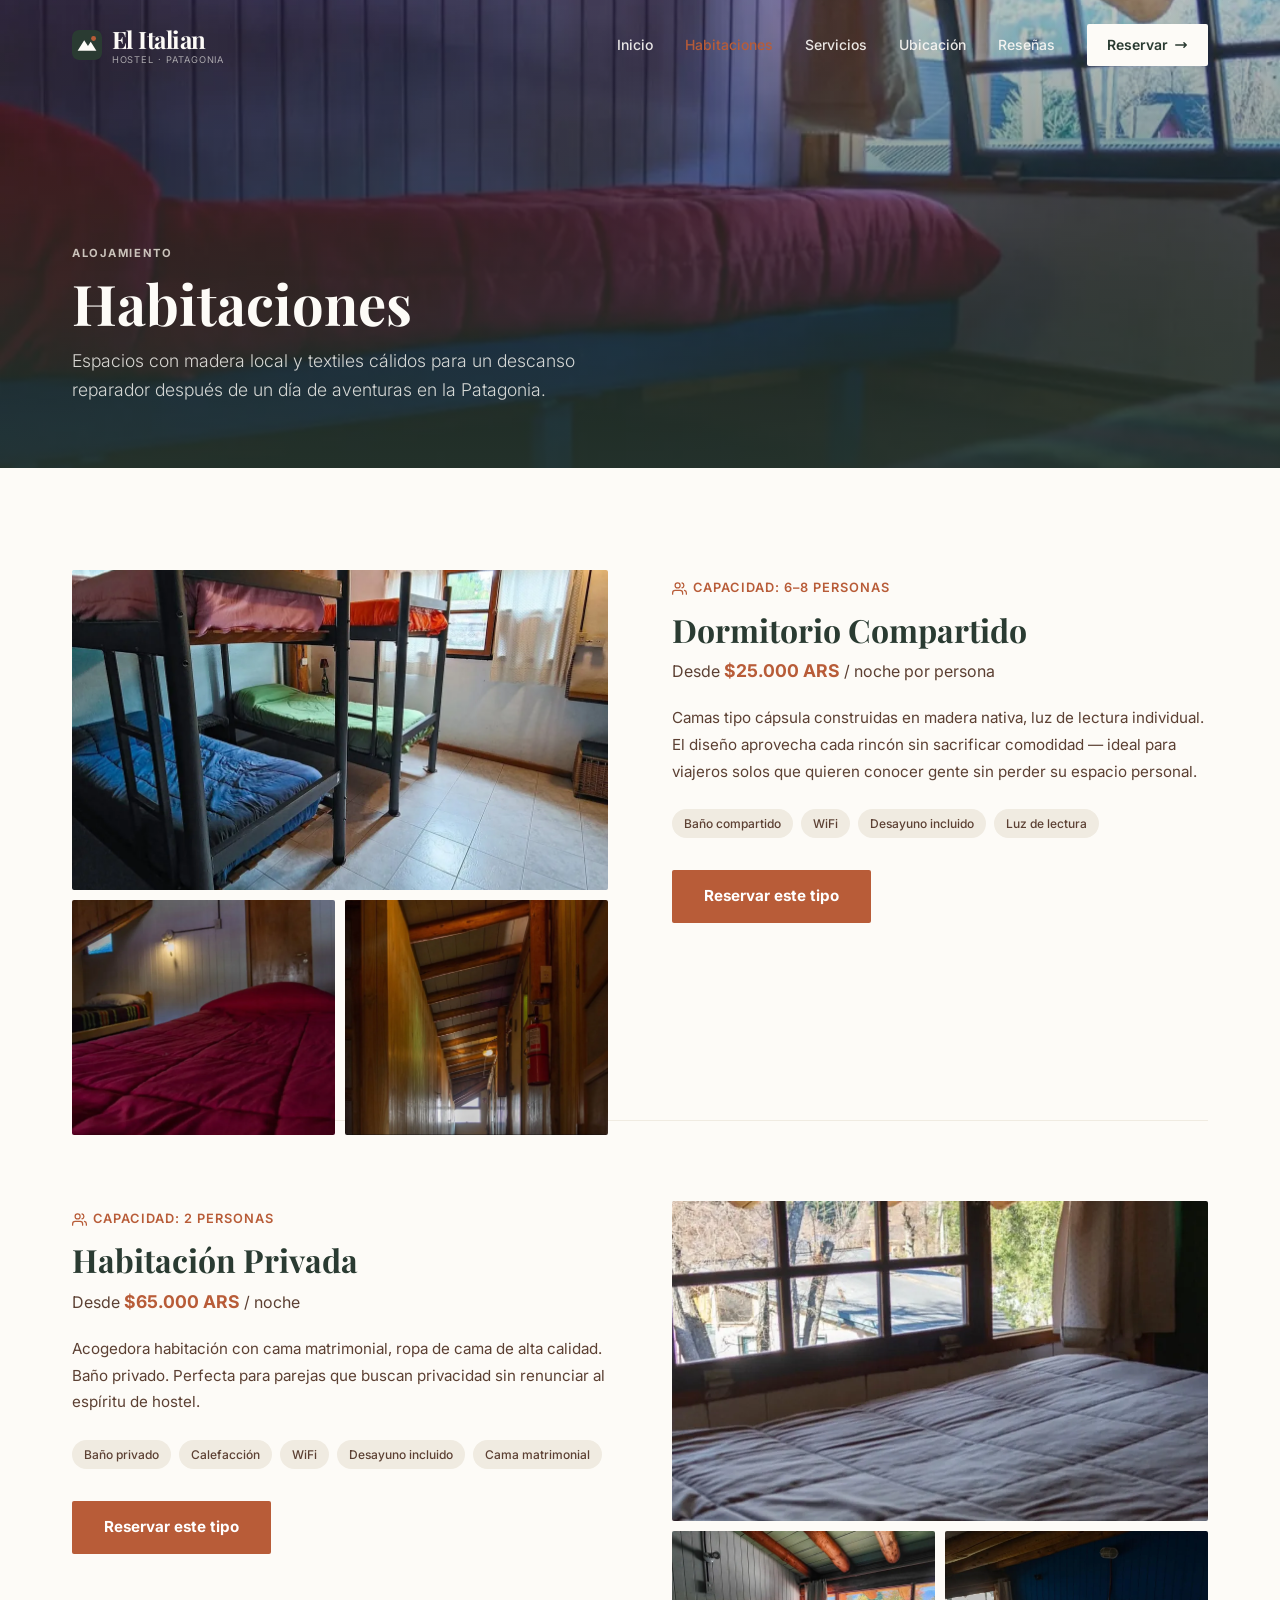
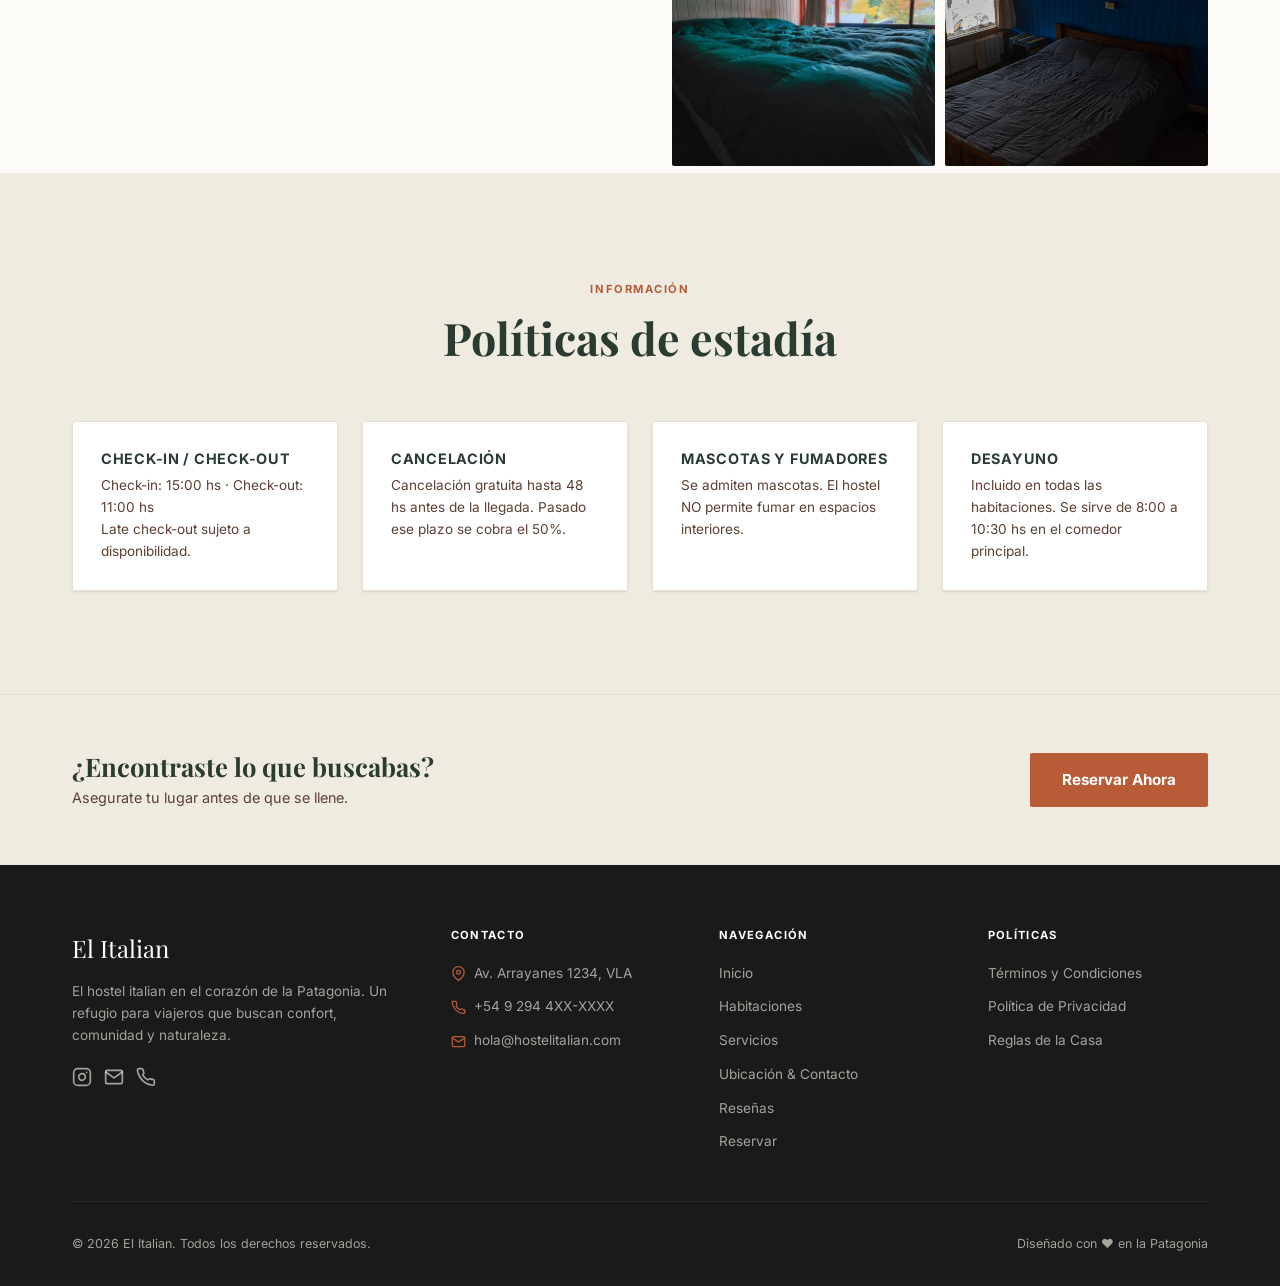
==== page/habitaciones.html @ 11e32ac2 "cambios generales" ====
<!doctype html>
<html lang="es">
  <head>
    <meta charset="UTF-8" />
    <meta name="viewport" content="width=device-width, initial-scale=1.0" />
    <title>Habitaciones — El Italian Hostel</title>
    <meta
      name="description"
      content="Dormitorios compartidos y habitaciones privadas con desayuno incluido en Villa La Angostura."
    />
    <meta property="og:title" content="Habitaciones — El Italian Hostel" />
    <meta property="og:description" content="Dormitorios compartidos y habitaciones privadas con desayuno incluido en Villa La Angostura." />
    <meta property="og:image" content="https://hostelitalian.com/img/habcompartida.jpg" />
    <meta property="og:type" content="website" />
    <meta property="og:url" content="https://hostelitalian.com/page/habitaciones.html" />
    <link rel="canonical" href="https://hostelitalian.com/page/habitaciones.html" />
    <link rel="icon" type="image/svg+xml" href="../favicon.svg" />
    <link rel="preconnect" href="https://fonts.googleapis.com" />
    <link rel="preconnect" href="https://fonts.gstatic.com" crossorigin />
    <link
      href="https://fonts.googleapis.com/css2?family=Inter:wght@300;400;500;600;700&family=Playfair+Display:ital,wght@0,700;1,400;1,700&display=swap"
      rel="stylesheet"
    />
    <link rel="stylesheet" href="../css/main.css" />
  </head>
  <body>
    <div id="header-placeholder"></div>

    <main id="main-content">
      <!-- PAGE HEADER -->
      <section class="page-hero">
        <div class="page-hero__bg page-hero__bg--habitaciones"></div>
        <div class="page-hero__content">
          <span class="page-hero__label">Alojamiento</span>
          <h1 class="page-hero__title">Habitaciones</h1>
          <p class="page-hero__desc">
            Espacios con madera local y textiles cálidos para un descanso
            reparador después de un día de aventuras en la Patagonia.
          </p>
        </div>
      </section>

      <!-- HABITACIONES -->
      <section class="rooms rooms--page">
        <div class="container">
          <!-- Dormitorio compartido -->
          <div class="room-detail fade-up">
            <div class="room-detail__gallery">
              <div class="room-detail__main-img">
                <picture>
                  <source srcset="../img/webp/habcompartida.webp" type="image/webp" />
                  <img
                    src="../img/habcompartida.jpg"
                    alt="Dormitorio compartido"
                    loading="lazy"
                    width="1080"
                    height="956"
                  />
                </picture>
              </div>
              <div class="room-detail__thumbs">
                <picture>
                  <source srcset="../img/webp/habdoble.webp" type="image/webp" />
                  <img
                    src="../img/habdoble.jpg"
                    alt="Camas del dormitorio"
                    loading="lazy"
                    width="1028"
                    height="666"
                  />
                </picture>
                <picture>
                  <source srcset="../img/webp/pasillohab.webp" type="image/webp" />
                  <img
                    src="../img/pasillohab.jpg"
                    alt="Pasillo y acceso a habitaciones"
                    loading="lazy"
                    width="1080"
                    height="966"
                  />
                </picture>
              </div>
            </div>
            <div class="room-detail__info">
              <p class="rooms__capacity">
                <svg
                  xmlns="http://www.w3.org/2000/svg"
                  viewBox="0 0 24 24"
                  fill="none"
                  stroke="currentColor"
                  stroke-width="2"
                  stroke-linecap="round"
                  stroke-linejoin="round"
                >
                  <path d="M17 21v-2a4 4 0 0 0-4-4H5a4 4 0 0 0-4 4v2" />
                  <circle cx="9" cy="7" r="4" />
                  <path d="M23 21v-2a4 4 0 0 0-3-3.87" />
                  <path d="M16 3.13a4 4 0 0 1 0 7.75" />
                </svg>
                Capacidad: 6–8 personas
              </p>
              <h2 class="room-detail__name">Dormitorio Compartido</h2>
              <p class="room-detail__price">
                Desde <strong data-price="dorm">$25.000 ARS</strong> / noche por persona
              </p>
              <p class="room-detail__desc">
                Camas tipo cápsula construidas en madera nativa, luz de lectura
                individual. El diseño aprovecha cada rincón sin sacrificar
                comodidad — ideal para viajeros solos que quieren conocer gente
                sin perder su espacio personal.
              </p>
              <ul class="room-detail__amenities">
                <li class="rooms__tag">Baño compartido</li>
                <li class="rooms__tag">WiFi</li>
                <li class="rooms__tag">Desayuno incluido</li>
                <li class="rooms__tag">Luz de lectura</li>
              </ul>
              <a href="reservar.html" class="room-detail__cta"
                >Reservar este tipo</a
              >
            </div>
          </div>

          <hr class="room-divider" />

          <!-- Habitación privada -->
          <div class="room-detail room-detail--reverse fade-up">
            <div class="room-detail__gallery">
              <div class="room-detail__main-img">
                <picture>
                  <source srcset="../img/webp/habprivada1.webp" type="image/webp" />
                  <img
                    src="../img/habprivada1.jpg"
                    alt="Habitación privada"
                    loading="lazy"
                    width="1017"
                    height="504"
                  />
                </picture>
              </div>
              <div class="room-detail__thumbs">
                <picture>
                  <source srcset="../img/webp/habprivada2.webp" type="image/webp" />
                  <img
                    src="../img/habprivada2.jpg"
                    alt="Detalle de la habitación privada"
                    loading="lazy"
                    width="1080"
                    height="968"
                  />
                </picture>
                <picture>
                  <source srcset="../img/webp/habprivada3.webp" type="image/webp" />
                  <img
                    src="../img/habprivada3.jpg"
                    alt="Vista de la habitación privada"
                    loading="lazy"
                    width="1080"
                    height="937"
                  />
                </picture>
              </div>
            </div>
            <div class="room-detail__info">
              <p class="rooms__capacity">
                <svg
                  xmlns="http://www.w3.org/2000/svg"
                  viewBox="0 0 24 24"
                  fill="none"
                  stroke="currentColor"
                  stroke-width="2"
                  stroke-linecap="round"
                  stroke-linejoin="round"
                >
                  <path d="M17 21v-2a4 4 0 0 0-4-4H5a4 4 0 0 0-4 4v2" />
                  <circle cx="9" cy="7" r="4" />
                  <path d="M23 21v-2a4 4 0 0 0-3-3.87" />
                  <path d="M16 3.13a4 4 0 0 1 0 7.75" />
                </svg>
                Capacidad: 2 personas
              </p>
              <h2 class="room-detail__name">Habitación Privada</h2>
              <p class="room-detail__price">
                Desde <strong data-price="private">$65.000 ARS</strong> / noche
              </p>
              <p class="room-detail__desc">
                Acogedora habitación con cama matrimonial, ropa de cama de alta
                calidad. Baño privado. Perfecta para parejas que buscan
                privacidad sin renunciar al espíritu de hostel.
              </p>
              <ul class="room-detail__amenities">
                <li class="rooms__tag">Baño privado</li>
                <li class="rooms__tag">Calefacción</li>
                <li class="rooms__tag">WiFi</li>
                <li class="rooms__tag">Desayuno incluido</li>
                <li class="rooms__tag">Cama matrimonial</li>
              </ul>
              <a href="reservar.html" class="room-detail__cta"
                >Reservar este tipo</a
              >
            </div>
          </div>
        </div>
      </section>

      <!-- POLÍTICAS -->
      <section class="policies">
        <div class="container">
          <div class="section-header fade-up">
            <span class="section-header__label">Información</span>
            <h2 class="section-header__title">Políticas de estadía</h2>
          </div>
          <div class="policies__grid fade-up">
            <div class="policies__item">
              <h4>Check-in / Check-out</h4>
              <p>
                Check-in: 15:00 hs · Check-out: 11:00 hs<br />Late check-out
                sujeto a disponibilidad.
              </p>
            </div>
            <div class="policies__item">
              <h4>Cancelación</h4>
              <p>
                Cancelación gratuita hasta 48 hs antes de la llegada. Pasado ese
                plazo se cobra el 50%.
              </p>
            </div>
            <div class="policies__item">
              <h4>Mascotas y fumadores</h4>
              <p>
                Se admiten mascotas. El hostel NO permite fumar en espacios
                interiores.
              </p>
            </div>
            <div class="policies__item">
              <h4>Desayuno</h4>
              <p>
                Incluido en todas las habitaciones. Se sirve de 8:00 a 10:30 hs
                en el comedor principal.
              </p>
            </div>
          </div>
        </div>
      </section>

      <!-- CTA -->
      <section class="cta-strip">
        <div class="container">
          <div class="cta-strip__inner fade-up">
            <div>
              <h3 class="cta-strip__title">¿Encontraste lo que buscabas?</h3>
              <p class="cta-strip__desc">
                Asegurate tu lugar antes de que se llene.
              </p>
            </div>
            <a href="reservar.html" class="cta-strip__btn">Reservar Ahora</a>
          </div>
        </div>
      </section>
    </main>

    <div id="footer-placeholder"></div>
    <script type="module" src="../js/main.js"></script>
  </body>
</html>
---- css/main.css ----
*, *::before, *::after {
  box-sizing: border-box;
  margin: 0;
  padding: 0;
}

html {
  scroll-behavior: smooth;
  font-size: 16px;
}

body {
  font-family: "Inter", system-ui, sans-serif;
  background-color: #FDFBF7;
  color: #1A1A1A;
  line-height: 1.6;
  -webkit-font-smoothing: antialiased;
}

img {
  display: block;
  max-width: 100%;
  height: auto;
}

a {
  text-decoration: none;
  color: inherit;
}

button {
  font-family: inherit;
  cursor: pointer;
  border: none;
  background: none;
}

ul, ol {
  list-style: none;
}

.container {
  max-width: 1200px;
  margin-inline: auto;
  padding-inline: clamp(1rem, 4vw, 2rem);
}

h1, h2, h3, h4 {
  font-family: "Playfair Display", Georgia, serif;
  line-height: 1.2;
  font-weight: 700;
}

@media (prefers-reduced-motion: reduce) {
  *, *::before, *::after {
    animation-duration: 0.01ms !important;
    transition-duration: 0.01ms !important;
  }
  html {
    scroll-behavior: auto;
  }
}
.navbar {
  position: fixed;
  top: 0;
  left: 0;
  right: 0;
  z-index: 100;
  padding: 1.5rem clamp(1rem, 4vw, 2rem);
  transition: background 0.25s ease, padding 0.25s ease, box-shadow 0.25s ease;
}
.navbar .container {
  display: flex;
  align-items: center;
  justify-content: space-between;
}
.navbar.scrolled {
  background: rgba(253, 251, 247, 0.97);
  -webkit-backdrop-filter: blur(8px);
  backdrop-filter: blur(8px);
  padding: 0.85rem clamp(1rem, 4vw, 2rem);
  box-shadow: 0 1px 3px rgba(0, 0, 0, 0.06), 0 1px 2px rgba(0, 0, 0, 0.04);
}
.navbar.scrolled .navbar__logo {
  color: #2A3B32;
}
.navbar.scrolled .navbar__logo-sub {
  color: rgba(26, 26, 26, 0.45);
}
.navbar.scrolled .navbar__link {
  color: #1A1A1A;
}
.navbar.scrolled .navbar__link:hover {
  color: #B85C38;
}
.navbar.scrolled .navbar__cta {
  background: #B85C38;
  color: #FFFFFF;
}
.navbar.scrolled .navbar__cta:hover {
  background: #9A4D2F;
}
.navbar.scrolled .navbar__toggle {
  color: #1A1A1A;
}
.navbar__logo {
  display: flex;
  align-items: center;
  gap: 0.6rem;
  font-family: "Playfair Display", Georgia, serif;
  font-size: 1.5rem;
  font-weight: 700;
  letter-spacing: -0.02em;
  color: #FDFBF7;
  transition: color 0.25s ease;
}
.navbar__logo-mark {
  width: 30px;
  height: 30px;
  flex-shrink: 0;
  border-radius: 7px;
}
.navbar__logo-text {
  display: flex;
  flex-direction: column;
  line-height: 1.2;
}
.navbar__logo-sub {
  font-family: "Inter", system-ui, sans-serif;
  font-size: 0.58rem;
  font-weight: 400;
  letter-spacing: 0.1em;
  text-transform: uppercase;
  color: rgba(253, 251, 247, 0.6);
  transition: color 0.25s ease;
}
.navbar__links {
  display: flex;
  align-items: center;
  gap: 2rem;
}
@media (max-width: 768px) {
  .navbar__links {
    display: none;
  }
}
.navbar__link {
  font-size: 0.875rem;
  font-weight: 500;
  color: rgba(253, 251, 247, 0.9);
  transition: color 0.25s ease;
}
.navbar__link:hover, .navbar__link.active {
  color: #B85C38;
}
.navbar__cta {
  display: inline-flex;
  align-items: center;
  gap: 0.4rem;
  font-size: 0.875rem;
  font-weight: 600;
  color: #2A3B32;
  background: #FDFBF7;
  padding: 0.6rem 1.25rem;
  border-radius: 2px;
  transition: background 0.25s ease, color 0.25s ease;
}
.navbar__cta:hover {
  background: #FFFFFF;
}
.navbar__toggle {
  display: none;
  color: #FDFBF7;
  padding: 0.25rem;
  transition: color 0.25s ease;
}
@media (max-width: 768px) {
  .navbar__toggle {
    display: flex;
    align-items: center;
    justify-content: center;
  }
}

.mobile-menu {
  position: fixed;
  top: 0;
  left: 0;
  right: 0;
  bottom: 0;
  background: #FDFBF7;
  z-index: 99;
  display: flex;
  flex-direction: column;
  align-items: center;
  justify-content: center;
  gap: 2rem;
  opacity: 0;
  visibility: hidden;
  transform: translateY(-12px);
  pointer-events: none;
  transition: opacity 0.25s ease, transform 0.25s ease, visibility 0.25s ease;
}
.mobile-menu.open {
  opacity: 1;
  visibility: visible;
  transform: translateY(0);
  pointer-events: all;
}
.mobile-menu__brand {
  display: flex;
  align-items: center;
  gap: 0.75rem;
  font-family: "Playfair Display", Georgia, serif;
  font-size: 1.5rem;
  font-weight: 700;
  color: #2A3B32;
  margin-bottom: 0.75rem;
}
.mobile-menu__brand svg {
  width: 36px;
  height: 36px;
  border-radius: 8px;
}
.mobile-menu__link {
  font-family: "Playfair Display", Georgia, serif;
  font-size: 2rem;
  font-weight: 700;
  color: #2A3B32;
  transition: color 0.25s ease;
}
.mobile-menu__link:hover {
  color: #B85C38;
}
.mobile-menu__cta {
  margin-top: 1rem;
  background: #B85C38;
  color: #FFFFFF;
  font-size: 1rem;
  font-weight: 600;
  padding: 0.9rem 2.5rem;
  border-radius: 2px;
  transition: background 0.25s ease;
}
.mobile-menu__cta:hover {
  background: #9A4D2F;
}
.mobile-menu__close {
  position: absolute;
  top: 1.5rem;
  right: clamp(1rem, 4vw, 2rem);
  color: #2A3B32;
  font-size: 1.5rem;
  cursor: pointer;
}

.hero {
  position: relative;
  min-height: 100svh;
  display: flex;
  align-items: center;
  justify-content: center;
  overflow: hidden;
}
.hero__bg {
  position: absolute;
  inset: 0;
  background-image: url("../img/entradaalhostel.jpg");
  background-size: cover;
  background-position: center;
  background-repeat: no-repeat;
}
.hero__bg::after {
  content: "";
  position: absolute;
  inset: 0;
  background: linear-gradient(to bottom, rgba(42, 59, 50, 0.25) 0%, rgba(42, 59, 50, 0.75) 100%);
}
.hero__content {
  position: relative;
  z-index: 1;
  text-align: center;
  color: #FDFBF7;
  padding-top: 5rem;
  max-width: 860px;
  padding-inline: clamp(1rem, 4vw, 2rem);
}
.hero__eyebrow {
  display: inline-flex;
  align-items: center;
  gap: 0.5rem;
  font-size: 0.75rem;
  font-weight: 600;
  letter-spacing: 0.12em;
  text-transform: uppercase;
  color: rgba(253, 251, 247, 0.85);
  margin-bottom: 1.5rem;
}
.hero__eyebrow svg {
  width: 14px;
  height: 14px;
}
.hero__title {
  font-size: clamp(2.5rem, 7vw, 5rem);
  font-weight: 700;
  line-height: 1.1;
  color: #FDFBF7;
  margin-bottom: 1.25rem;
  text-wrap: balance;
}
.hero__title em {
  font-style: italic;
  color: rgba(240, 235, 225, 0.95);
}
.hero__subtitle {
  font-size: clamp(1rem, 2vw, 1.2rem);
  font-weight: 300;
  color: rgba(253, 251, 247, 0.88);
  max-width: 560px;
  margin: 0 auto 2.5rem;
}
.hero__actions {
  display: flex;
  flex-wrap: wrap;
  gap: 1rem;
  justify-content: center;
}
.hero__btn {
  display: inline-block;
  font-size: 1rem;
  font-weight: 600;
  padding: 1rem 2rem;
  border-radius: 2px;
  transition: background 0.25s ease, color 0.25s ease, border-color 0.25s ease;
}
.hero__btn--primary {
  background: #B85C38;
  color: #FFFFFF;
}
.hero__btn--primary:hover {
  background: #9A4D2F;
}
.hero__btn--ghost {
  background: rgba(255, 255, 255, 0.12);
  color: #FFFFFF;
  border: 1.5px solid rgba(255, 255, 255, 0.4);
  -webkit-backdrop-filter: blur(6px);
  backdrop-filter: blur(6px);
}
.hero__btn--ghost:hover {
  background: rgba(255, 255, 255, 0.22);
}
.hero__scroll {
  position: absolute;
  bottom: 2rem;
  left: 50%;
  transform: translateX(-50%);
  display: flex;
  flex-direction: column;
  align-items: center;
  gap: 0.4rem;
  color: rgba(253, 251, 247, 0.6);
  font-size: 0.7rem;
  letter-spacing: 0.1em;
  text-transform: uppercase;
  animation: scrollBounce 2.2s ease-in-out infinite;
}
.hero__scroll-line {
  width: 1px;
  height: 48px;
  background: linear-gradient(to bottom, rgba(253, 251, 247, 0.7), transparent);
}

@keyframes scrollBounce {
  0%, 100% {
    transform: translateX(-50%) translateY(0);
  }
  50% {
    transform: translateX(-50%) translateY(8px);
  }
}
.section-header {
  text-align: center;
  margin-bottom: 3.5rem;
}
.section-header__label {
  display: inline-block;
  font-size: 0.7rem;
  font-weight: 700;
  letter-spacing: 0.14em;
  text-transform: uppercase;
  color: #B85C38;
  margin-bottom: 0.75rem;
}
.section-header__title {
  font-size: clamp(1.8rem, 4vw, 2.8rem);
  color: #2A3B32;
  margin-bottom: 0.75rem;
}
.section-header__desc {
  font-size: 1rem;
  color: #5C4033;
  max-width: 540px;
  margin-inline: auto;
  line-height: 1.7;
}
.section-header--light .section-header__title {
  color: #FDFBF7;
}
.section-header--light .section-header__desc {
  color: rgba(240, 235, 225, 0.75);
}

.gallery {
  padding-block: clamp(4rem, 8vw, 7rem);
  background: #F0EBE1;
}
.gallery__grid {
  display: grid;
  grid-template-columns: repeat(4, 1fr);
  grid-auto-rows: 200px;
  gap: 0.75rem;
}
@media (max-width: 768px) {
  .gallery__grid {
    grid-template-columns: repeat(2, 1fr);
  }
}
@media (max-width: 480px) {
  .gallery__grid {
    grid-template-columns: 1fr;
    grid-auto-rows: 240px;
  }
}
.gallery__item {
  position: relative;
  overflow: hidden;
  border-radius: 2px;
  cursor: pointer;
}
.gallery__item--large {
  grid-column: span 2;
  grid-row: span 2;
}
@media (max-width: 768px) {
  .gallery__item--large {
    grid-column: span 2;
    grid-row: span 1;
  }
}
@media (max-width: 480px) {
  .gallery__item--large {
    grid-column: span 1;
  }
}
.gallery__item--wide {
  grid-column: span 2;
}
@media (max-width: 480px) {
  .gallery__item--wide {
    grid-column: span 1;
  }
}
.gallery__item img {
  width: 100%;
  height: 100%;
  object-fit: cover;
  transition: transform 0.6s ease;
}
.gallery__item::after {
  content: "";
  position: absolute;
  inset: 0;
  background: rgba(42, 59, 50, 0);
  transition: background 0.25s ease;
}
.gallery__item:hover img {
  transform: scale(1.06);
}
.gallery__item:hover::after {
  background: rgba(42, 59, 50, 0.15);
}

.rooms {
  padding-block: clamp(4rem, 8vw, 7rem);
  background: #FDFBF7;
}
.rooms__grid {
  display: grid;
  grid-template-columns: repeat(2, 1fr);
  gap: 2rem;
}
@media (max-width: 768px) {
  .rooms__grid {
    grid-template-columns: 1fr;
  }
}
.rooms__card {
  background: #FFFFFF;
  border: 1px solid #F0EBE1;
  border-radius: 2px;
  overflow: hidden;
  box-shadow: 0 1px 3px rgba(0, 0, 0, 0.06), 0 1px 2px rgba(0, 0, 0, 0.04);
  transition: box-shadow 0.25s ease, transform 0.25s ease;
  display: flex;
  flex-direction: column;
}
.rooms__card:hover {
  box-shadow: 0 4px 16px rgba(0, 0, 0, 0.1);
  transform: translateY(-3px);
}
.rooms__img-wrap {
  position: relative;
  height: 260px;
  overflow: hidden;
}
.rooms__img-wrap img {
  width: 100%;
  height: 100%;
  object-fit: cover;
  transition: transform 0.6s ease;
}
.rooms__img-wrap:hover img {
  transform: scale(1.04);
}
.rooms__price-badge {
  position: absolute;
  top: 1rem;
  right: 1rem;
  background: rgba(255, 255, 255, 0.92);
  -webkit-backdrop-filter: blur(4px);
  backdrop-filter: blur(4px);
  color: #2A3B32;
  font-size: 0.85rem;
  font-weight: 600;
  padding: 0.4rem 0.9rem;
  border-radius: 2px;
}
.rooms__body {
  padding: 2rem;
  display: flex;
  flex-direction: column;
  flex: 1;
}
.rooms__capacity {
  display: flex;
  align-items: center;
  gap: 0.4rem;
  font-size: 0.8rem;
  font-weight: 600;
  color: #B85C38;
  text-transform: uppercase;
  letter-spacing: 0.08em;
  margin-bottom: 0.75rem;
}
.rooms__capacity svg {
  width: 15px;
  height: 15px;
}
.rooms__name {
  font-size: 1.5rem;
  color: #2A3B32;
  margin-bottom: 0.6rem;
}
.rooms__desc {
  font-size: 0.9rem;
  color: #5C4033;
  line-height: 1.65;
  margin-bottom: 1.25rem;
}
.rooms__amenities {
  display: flex;
  flex-wrap: wrap;
  gap: 0.5rem;
  margin-bottom: 1.75rem;
  margin-top: auto;
}
.rooms__tag {
  font-size: 0.75rem;
  font-weight: 500;
  background: #F0EBE1;
  color: #5C4033;
  padding: 0.3rem 0.75rem;
  border-radius: 9999px;
}
.rooms__cta {
  display: block;
  text-align: center;
  border: 1.5px solid #2A3B32;
  color: #2A3B32;
  font-size: 0.9rem;
  font-weight: 600;
  padding: 0.85rem;
  border-radius: 2px;
  transition: background 0.25s ease, color 0.25s ease;
}
.rooms__cta:hover {
  background: #2A3B32;
  color: #FFFFFF;
}

.services {
  padding-block: clamp(4rem, 8vw, 7rem);
  background: #2A3B32;
  color: #FDFBF7;
}
.services__grid {
  display: grid;
  grid-template-columns: repeat(4, 1fr);
  gap: 1.5rem;
}
@media (max-width: 1024px) {
  .services__grid {
    grid-template-columns: repeat(2, 1fr);
  }
}
@media (max-width: 480px) {
  .services__grid {
    grid-template-columns: repeat(2, 1fr);
    gap: 1rem;
  }
}
.services__item {
  display: flex;
  flex-direction: column;
  align-items: center;
  text-align: center;
  padding: 1.75rem 1rem;
  border-radius: 2px;
  transition: background 0.25s ease;
}
.services__item:hover {
  background: rgba(255, 255, 255, 0.06);
}
.services__icon {
  width: 52px;
  height: 52px;
  border-radius: 50%;
  background: rgba(255, 255, 255, 0.07);
  display: flex;
  align-items: center;
  justify-content: center;
  color: #B85C38;
  margin-bottom: 1rem;
}
.services__icon svg {
  width: 22px;
  height: 22px;
}
.services__title {
  font-family: "Inter", system-ui, sans-serif;
  font-size: 0.95rem;
  font-weight: 600;
  color: #FDFBF7;
  margin-bottom: 0.35rem;
}
.services__desc {
  font-size: 0.8rem;
  color: rgba(240, 235, 225, 0.65);
  line-height: 1.5;
}

.reservation {
  padding-block: clamp(4rem, 8vw, 7rem);
  background: #F0EBE1;
}
.reservation__card {
  display: flex;
  background: #FFFFFF;
  border-radius: 2px;
  overflow: hidden;
  box-shadow: 0 4px 16px rgba(0, 0, 0, 0.1);
}
@media (max-width: 768px) {
  .reservation__card {
    flex-direction: column;
  }
}
.reservation__info {
  background: #2A3B32;
  color: #FDFBF7;
  padding: 3rem 2.5rem;
  width: 38%;
  display: flex;
  flex-direction: column;
  justify-content: space-between;
}
@media (max-width: 768px) {
  .reservation__info {
    width: 100%;
  }
}
.reservation__info-title {
  font-size: 1.75rem;
  color: #FDFBF7;
  margin-bottom: 0.75rem;
}
.reservation__info-desc {
  font-size: 0.9rem;
  color: rgba(240, 235, 225, 0.75);
  margin-bottom: 2.5rem;
  line-height: 1.65;
}
.reservation__info-details {
  display: flex;
  flex-direction: column;
  gap: 1.25rem;
}
.reservation__info-item {
  border-bottom: 1px solid rgba(255, 255, 255, 0.1);
  padding-bottom: 1.25rem;
}
.reservation__info-item:last-child {
  border-bottom: none;
  padding-bottom: 0;
}
.reservation__info-item span:first-child {
  display: block;
  font-size: 0.7rem;
  font-weight: 700;
  letter-spacing: 0.12em;
  text-transform: uppercase;
  color: rgba(240, 235, 225, 0.5);
  margin-bottom: 0.3rem;
}
.reservation__info-item span:last-child {
  font-size: 0.95rem;
  color: #FDFBF7;
}
.reservation__form-wrap {
  flex: 1;
  padding: 3rem 2.5rem;
}
@media (max-width: 480px) {
  .reservation__form-wrap {
    padding: 2rem 1.5rem;
  }
}
.reservation__row {
  display: grid;
  grid-template-columns: 1fr 1fr;
  gap: 1.25rem;
  margin-bottom: 1.25rem;
}
@media (max-width: 480px) {
  .reservation__row {
    grid-template-columns: 1fr;
  }
}
.reservation__field {
  display: flex;
  flex-direction: column;
  gap: 0.4rem;
  margin-bottom: 1.25rem;
}
.reservation label {
  font-size: 0.82rem;
  font-weight: 600;
  color: #5C4033;
}
.reservation input[type=date],
.reservation input[type=text],
.reservation input[type=email],
.reservation input[type=tel],
.reservation select {
  width: 100%;
  border: 1.5px solid #F0EBE1;
  border-radius: 2px;
  padding: 0.8rem 1rem;
  font-family: "Inter", system-ui, sans-serif;
  font-size: 0.9rem;
  color: #1A1A1A;
  background: #FFFFFF;
  transition: border-color 0.25s ease, box-shadow 0.25s ease;
  -webkit-appearance: none;
  appearance: none;
}
.reservation input[type=date]:focus,
.reservation input[type=text]:focus,
.reservation input[type=email]:focus,
.reservation input[type=tel]:focus,
.reservation select:focus {
  outline: none;
  border-color: #2A3B32;
  box-shadow: 0 0 0 3px rgba(42, 59, 50, 0.1);
}
.reservation input[type=date]:disabled,
.reservation input[type=text]:disabled,
.reservation input[type=email]:disabled,
.reservation input[type=tel]:disabled,
.reservation select:disabled {
  background: #f5f5f5;
  color: #999;
}
.reservation__note {
  font-size: 0.75rem;
  color: #5C4033;
  margin-top: 0.2rem;
}
.reservation__error {
  display: none;
  background: #FEF2F2;
  border: 1px solid #FCA5A5;
  color: #DC2626;
  font-size: 0.82rem;
  padding: 0.75rem 1rem;
  border-radius: 2px;
  margin-bottom: 1rem;
}
.reservation__error.visible {
  display: block;
}
.reservation__summary {
  background: #FDFBF7;
  border: 1px solid #F0EBE1;
  border-radius: 2px;
  padding: 1.5rem;
  margin-bottom: 1.5rem;
}
.reservation__summary-row {
  display: flex;
  justify-content: space-between;
  align-items: center;
  font-size: 0.9rem;
  color: #5C4033;
  padding-bottom: 0.75rem;
  margin-bottom: 0.75rem;
  border-bottom: 1px solid #F0EBE1;
}
.reservation__summary-row span:last-child {
  font-weight: 600;
  color: #1A1A1A;
}
.reservation__summary-total {
  display: flex;
  justify-content: space-between;
  align-items: baseline;
}
.reservation__total-label {
  font-family: "Playfair Display", Georgia, serif;
  font-size: 1.05rem;
  color: #2A3B32;
  font-weight: 700;
}
.reservation__total-amount {
  font-size: 1.6rem;
  font-weight: 700;
  color: #B85C38;
}
.reservation__total-amount span {
  font-size: 0.8rem;
  color: #5C4033;
  font-weight: 400;
}
.reservation__submit {
  width: 100%;
  background: #B85C38;
  color: #FFFFFF;
  font-size: 1rem;
  font-weight: 700;
  padding: 1rem;
  border-radius: 2px;
  transition: background 0.25s ease, opacity 0.25s ease;
}
.reservation__submit:hover:not(:disabled) {
  background: #9A4D2F;
}
.reservation__submit:disabled {
  opacity: 0.45;
  cursor: not-allowed;
}
.reservation__success {
  display: none;
  text-align: center;
  padding: 4rem 2rem;
}
.reservation__success.visible {
  display: block;
}
.reservation__success svg {
  width: 72px;
  height: 72px;
  color: #2A3B32;
  margin: 0 auto 1.5rem;
}
.reservation__success h3 {
  font-size: 1.75rem;
  color: #2A3B32;
  margin-bottom: 0.75rem;
}
.reservation__success p {
  color: #5C4033;
  font-size: 0.95rem;
  margin-bottom: 2rem;
  line-height: 1.65;
}
.reservation__success button {
  color: #B85C38;
  font-weight: 600;
  text-decoration: underline;
  font-size: 0.9rem;
  cursor: pointer;
}

.location {
  padding-block: clamp(4rem, 8vw, 7rem);
  background: #FDFBF7;
  border-bottom: 1px solid #F0EBE1;
}
.location__grid {
  display: grid;
  grid-template-columns: 1fr 1fr;
  gap: 4rem;
  align-items: center;
}
@media (max-width: 768px) {
  .location__grid {
    grid-template-columns: 1fr;
    gap: 2.5rem;
  }
}
.location__title {
  font-size: clamp(1.8rem, 4vw, 2.5rem);
  color: #2A3B32;
  margin-bottom: 1rem;
}
.location__desc {
  font-size: 1rem;
  color: #5C4033;
  line-height: 1.7;
  margin-bottom: 2rem;
}
.location__details {
  display: flex;
  flex-direction: column;
  gap: 1.5rem;
}
.location__detail-item {
  display: flex;
  align-items: flex-start;
  gap: 1rem;
}
.location__detail-icon {
  flex-shrink: 0;
  width: 44px;
  height: 44px;
  border-radius: 50%;
  background: #F0EBE1;
  display: flex;
  align-items: center;
  justify-content: center;
  color: #B85C38;
}
.location__detail-icon svg {
  width: 20px;
  height: 20px;
}
.location__detail-title {
  font-family: "Inter", system-ui, sans-serif;
  font-size: 0.9rem;
  font-weight: 700;
  color: #2A3B32;
  margin-bottom: 0.2rem;
}
.location__detail-text {
  font-size: 0.875rem;
  color: #5C4033;
  line-height: 1.55;
}
.location__map {
  height: 400px;
  border-radius: 2px;
  overflow: hidden;
  border: 1px solid #F0EBE1;
  box-shadow: 0 1px 3px rgba(0, 0, 0, 0.06), 0 1px 2px rgba(0, 0, 0, 0.04);
}
.location__map iframe {
  width: 100%;
  height: 100%;
  border: none;
}
.location__map-placeholder {
  width: 100%;
  height: 100%;
  background: #F0EBE1;
  display: flex;
  flex-direction: column;
  align-items: center;
  justify-content: center;
  gap: 0.75rem;
  color: #5C4033;
  font-size: 0.85rem;
}
.location__map-placeholder svg {
  width: 40px;
  height: 40px;
  color: #B85C38;
  animation: bounce 1.8s ease-in-out infinite;
}

@keyframes bounce {
  0%, 100% {
    transform: translateY(0);
  }
  50% {
    transform: translateY(-8px);
  }
}
.reviews {
  padding-block: clamp(4rem, 8vw, 7rem);
  background: #FDFBF7;
}
.reviews__grid {
  display: grid;
  grid-template-columns: repeat(3, 1fr);
  gap: 1.5rem;
}
@media (max-width: 1024px) {
  .reviews__grid {
    grid-template-columns: repeat(2, 1fr);
  }
}
@media (max-width: 480px) {
  .reviews__grid {
    grid-template-columns: 1fr;
  }
}
.reviews__card {
  background: #FFFFFF;
  border: 1px solid #F0EBE1;
  border-radius: 2px;
  padding: 2rem;
  box-shadow: 0 1px 3px rgba(0, 0, 0, 0.06), 0 1px 2px rgba(0, 0, 0, 0.04);
  display: flex;
  flex-direction: column;
}
.reviews__stars {
  display: flex;
  gap: 0.2rem;
  color: #B85C38;
  margin-bottom: 1rem;
}
.reviews__stars svg {
  width: 17px;
  height: 17px;
  fill: currentColor;
}
.reviews__text {
  font-size: 0.9rem;
  color: #5C4033;
  font-style: italic;
  line-height: 1.65;
  flex: 1;
  margin-bottom: 1.5rem;
}
.reviews__text::before {
  content: '"';
}
.reviews__text::after {
  content: '"';
}
.reviews__author-name {
  font-size: 0.9rem;
  font-weight: 700;
  color: #2A3B32;
}
.reviews__author-country {
  font-size: 0.8rem;
  color: rgba(92, 64, 51, 0.65);
}

.footer {
  background: #1A1A1A;
  color: rgba(240, 235, 225, 0.65);
  padding-top: 4rem;
  padding-bottom: 2rem;
}
.footer__grid {
  display: grid;
  grid-template-columns: 1.5fr 1fr 1fr 1fr;
  gap: 3rem;
  padding-bottom: 3rem;
  margin-bottom: 2rem;
  border-bottom: 1px solid rgba(255, 255, 255, 0.07);
}
@media (max-width: 1024px) {
  .footer__grid {
    grid-template-columns: 1fr 1fr;
    gap: 2rem;
  }
}
@media (max-width: 480px) {
  .footer__grid {
    grid-template-columns: 1fr;
  }
}
.footer__brand-name {
  font-family: "Playfair Display", Georgia, serif;
  font-size: 1.5rem;
  color: #FFFFFF;
  margin-bottom: 0.75rem;
}
.footer__brand-desc {
  font-size: 0.85rem;
  line-height: 1.65;
  margin-bottom: 1.25rem;
}
.footer__social {
  display: flex;
  gap: 0.75rem;
}
.footer__social a {
  color: rgba(240, 235, 225, 0.65);
  transition: color 0.25s ease;
}
.footer__social a:hover {
  color: #B85C38;
}
.footer__social a svg {
  width: 20px;
  height: 20px;
}
.footer__col-title {
  font-family: "Inter", system-ui, sans-serif;
  font-size: 0.7rem;
  font-weight: 700;
  letter-spacing: 0.12em;
  text-transform: uppercase;
  color: #FFFFFF;
  margin-bottom: 1.25rem;
}
.footer__list {
  display: flex;
  flex-direction: column;
  gap: 0.75rem;
}
.footer__list li {
  display: flex;
  align-items: center;
  gap: 0.5rem;
  font-size: 0.85rem;
}
.footer__list li svg {
  width: 15px;
  height: 15px;
  color: #B85C38;
  flex-shrink: 0;
}
.footer__list a {
  font-size: 0.85rem;
  transition: color 0.25s ease;
}
.footer__list a:hover {
  color: #FFFFFF;
}
.footer__bottom {
  display: flex;
  justify-content: space-between;
  align-items: center;
  font-size: 0.78rem;
}
@media (max-width: 480px) {
  .footer__bottom {
    flex-direction: column;
    gap: 0.5rem;
    text-align: center;
  }
}

.fade-up {
  opacity: 0;
  transform: translateY(24px);
  transition: opacity 0.55s ease, transform 0.55s ease;
}
.fade-up.visible {
  opacity: 1;
  transform: translateY(0);
}

.svg-defs {
  display: none;
}

.skip-link {
  position: absolute;
  top: -4rem;
  left: 1rem;
  z-index: 200;
  background: #B85C38;
  color: #FFFFFF;
  font-size: 0.9rem;
  font-weight: 600;
  padding: 0.6rem 1.25rem;
  border-radius: 2px;
  transition: top 0.15s ease;
  text-decoration: none;
}
.skip-link:focus {
  top: 1rem;
  outline: 2px solid #FFFFFF;
  outline-offset: 2px;
}

:focus-visible {
  outline: 2px solid #B85C38;
  outline-offset: 3px;
  border-radius: 2px;
}

.room-option:has(.room-option__input:focus-visible) {
  outline: 2px solid #B85C38;
  outline-offset: 2px;
}

.room-detail__main-img img,
.room-detail__thumbs img {
  background: #F0EBE1;
}

.page-hero {
  position: relative;
  min-height: 52vh;
  display: flex;
  align-items: flex-end;
  padding-bottom: 4rem;
  padding-top: 7rem;
  overflow: hidden;
}
.page-hero--short {
  min-height: 40vh;
}
.page-hero__bg {
  position: absolute;
  inset: 0;
  background-size: cover;
  background-position: center;
  background-repeat: no-repeat;
}
.page-hero__bg--habitaciones {
  background-image: url("../img/webp/habdoble3.webp");
}
.page-hero__bg--servicios {
  background-image: url("../img/patiointerno.jpg");
}
.page-hero__bg--ubicacion {
  background-image: url("../img/webp/lagoespejo1.webp");
}
.page-hero__bg--reservar {
  background-image: url("../img/entradaalhostel.jpg");
}
.page-hero__bg--resenas {
  background-image: url("../img/interior3.webp");
}
.page-hero__bg::after {
  content: "";
  position: absolute;
  inset: 0;
  background: linear-gradient(to bottom, rgba(42, 59, 50, 0.3) 0%, rgba(42, 59, 50, 0.82) 100%);
}
.page-hero__content {
  position: relative;
  z-index: 1;
  color: #FDFBF7;
  max-width: 1200px;
  margin-inline: auto;
  padding-inline: clamp(1rem, 4vw, 2rem);
  width: 100%;
}
.page-hero__label {
  display: inline-block;
  font-size: 0.7rem;
  font-weight: 700;
  letter-spacing: 0.14em;
  text-transform: uppercase;
  color: rgba(240, 235, 225, 0.8);
  margin-bottom: 0.6rem;
}
.page-hero__title {
  font-size: clamp(2rem, 6vw, 3.5rem);
  color: #FDFBF7;
  margin-bottom: 0.75rem;
  line-height: 1.1;
}
.page-hero__desc {
  font-size: clamp(0.9rem, 1.5vw, 1.1rem);
  color: rgba(253, 251, 247, 0.82);
  max-width: 540px;
  font-weight: 300;
  line-height: 1.65;
}

.cta-strip {
  padding-block: 3.5rem;
  background: #F0EBE1;
  border-top: 1px solid rgb(229.8, 221.4, 204.6);
}
.cta-strip__inner {
  display: flex;
  align-items: center;
  justify-content: space-between;
  gap: 2rem;
  flex-wrap: wrap;
}
.cta-strip__title {
  font-family: "Playfair Display", Georgia, serif;
  font-size: clamp(1.2rem, 2.5vw, 1.6rem);
  color: #2A3B32;
  margin-bottom: 0.3rem;
}
.cta-strip__desc {
  font-size: 0.9rem;
  color: #5C4033;
}
.cta-strip__btn {
  flex-shrink: 0;
  background: #B85C38;
  color: #FFFFFF;
  font-size: 0.95rem;
  font-weight: 700;
  padding: 0.9rem 2rem;
  border-radius: 2px;
  white-space: nowrap;
  transition: background 0.25s ease;
}
.cta-strip__btn:hover {
  background: #9A4D2F;
}

.rooms--page {
  padding-block: clamp(4rem, 8vw, 7rem);
  background: #FDFBF7;
}

.room-detail {
  display: grid;
  grid-template-columns: 1fr 1fr;
  gap: 4rem;
  align-items: start;
  margin-bottom: 0;
}
.room-detail--reverse {
  direction: rtl;
}
.room-detail--reverse > * {
  direction: ltr;
}
@media (max-width: 768px) {
  .room-detail--reverse {
    direction: ltr;
  }
}
@media (max-width: 768px) {
  .room-detail {
    grid-template-columns: 1fr;
    gap: 2rem;
  }
}
.room-detail__gallery {
  display: flex;
  flex-direction: column;
  gap: 0.6rem;
}
.room-detail__main-img {
  border-radius: 2px;
  overflow: hidden;
  height: 320px;
}
.room-detail__main-img img {
  width: 100%;
  height: 100%;
  object-fit: cover;
  transition: transform 0.5s ease;
}
.room-detail__main-img img:hover {
  transform: scale(1.03);
}
.room-detail__thumbs {
  display: grid;
  grid-template-columns: 1fr 1fr;
  gap: 0.6rem;
  height: 140px;
}
.room-detail__thumbs img {
  width: 100%;
  height: 100%;
  object-fit: cover;
  border-radius: 2px;
  transition: transform 0.5s ease;
}
.room-detail__thumbs img:hover {
  transform: scale(1.04);
}
.room-detail__info {
  padding-top: 0.5rem;
}
.room-detail__name {
  font-size: clamp(1.5rem, 3vw, 2rem);
  color: #2A3B32;
  margin-bottom: 0.5rem;
  margin-top: 0.5rem;
}
.room-detail__price {
  font-size: 1rem;
  color: #5C4033;
  margin-bottom: 1.25rem;
}
.room-detail__price strong {
  color: #B85C38;
  font-size: 1.1rem;
}
.room-detail__desc {
  font-size: 0.95rem;
  color: #5C4033;
  line-height: 1.75;
  margin-bottom: 1.5rem;
}
.room-detail__amenities {
  display: flex;
  flex-wrap: wrap;
  gap: 0.5rem;
  margin-bottom: 2rem;
}
.room-detail__cta {
  display: inline-block;
  background: #B85C38;
  color: #FFFFFF;
  font-size: 0.95rem;
  font-weight: 700;
  padding: 0.9rem 2rem;
  border-radius: 2px;
  transition: background 0.25s ease;
}
.room-detail__cta:hover {
  background: #9A4D2F;
}

.room-divider {
  border: none;
  border-top: 1px solid #F0EBE1;
  margin-block: 5rem;
}

.policies {
  padding-block: clamp(4rem, 8vw, 7rem);
  background: #F0EBE1;
}
.policies__grid {
  display: grid;
  grid-template-columns: repeat(4, 1fr);
  gap: 1.5rem;
}
@media (max-width: 1024px) {
  .policies__grid {
    grid-template-columns: repeat(2, 1fr);
  }
}
@media (max-width: 480px) {
  .policies__grid {
    grid-template-columns: 1fr;
  }
}
.policies__item {
  background: #FFFFFF;
  border: 1px solid rgb(231.5, 223.6666666667, 208);
  border-radius: 2px;
  padding: 1.75rem;
  box-shadow: 0 1px 3px rgba(0, 0, 0, 0.06), 0 1px 2px rgba(0, 0, 0, 0.04);
}
.policies__item h4 {
  font-family: "Inter", system-ui, sans-serif;
  font-size: 0.9rem;
  font-weight: 700;
  color: #2A3B32;
  margin-bottom: 0.5rem;
  text-transform: uppercase;
  letter-spacing: 0.05em;
}
.policies__item p {
  font-size: 0.85rem;
  color: #5C4033;
  line-height: 1.6;
}

.reservation__card--flat {
  flex-direction: column;
  padding: 0;
  overflow: visible;
  box-shadow: none;
  background: transparent;
  border: none;
}

.wizard__section-title {
  font-size: 1.3rem;
  color: #2A3B32;
  margin-bottom: 1.25rem;
  font-family: "Playfair Display", Georgia, serif;
}
.wizard__section-title--sm {
  margin-bottom: 1rem;
}

.wizard__guests-wrap {
  margin-bottom: 1.5rem;
  max-width: 240px;
}
.wizard__guests-wrap label {
  font-size: 0.82rem;
  font-weight: 600;
  color: #5C4033;
  display: block;
  margin-bottom: 0.4rem;
}
.wizard__guests-wrap select {
  width: 100%;
  border: 1.5px solid #F0EBE1;
  border-radius: 2px;
  padding: 0.8rem 1rem;
  font-family: "Inter", system-ui, sans-serif;
  font-size: 0.9rem;
  color: #1A1A1A;
  background: #FFFFFF;
  transition: border-color 0.25s ease, box-shadow 0.25s ease;
  -webkit-appearance: none;
  appearance: none;
}
.wizard__guests-wrap select:focus {
  outline: none;
  border-color: #2A3B32;
  box-shadow: 0 0 0 3px rgba(42, 59, 50, 0.1);
}

.wizard__required-note {
  font-size: 0.78rem;
  color: #5C4033;
  margin-top: -0.5rem;
  margin-bottom: 0.5rem;
}

.wizard__disclaimer {
  font-size: 0.78rem;
  color: #5C4033;
  margin-top: 1rem;
  text-align: center;
  line-height: 1.6;
}

.wizard__reset-btn {
  color: #B85C38;
  font-weight: 600;
  text-decoration: underline;
  font-size: 0.9rem;
  cursor: pointer;
}

.reservation--page {
  padding-block: clamp(4rem, 8vw, 7rem);
}
.reservation--page .reservation__info {
  justify-content: space-between;
}
.reservation--page .reservation__room-links {
  margin-top: 2rem;
  padding-top: 1.5rem;
  border-top: 1px solid rgba(255, 255, 255, 0.1);
}
.reservation--page .reservation__room-links-label {
  font-size: 0.78rem;
  color: rgba(240, 235, 225, 0.5);
  margin-bottom: 0.4rem;
}
.reservation--page .reservation__room-link {
  font-size: 0.85rem;
  color: rgba(240, 235, 225, 0.85);
  font-weight: 600;
  transition: color 0.25s ease;
}
.reservation--page .reservation__room-link:hover {
  color: #FDFBF7;
}

.wizard {
  padding-block: clamp(4rem, 8vw, 7rem);
  background: #F0EBE1;
}
.wizard__steps {
  display: flex;
  align-items: center;
  justify-content: center;
  margin-bottom: 3rem;
  gap: 0;
}
.wizard__step {
  display: flex;
  flex-direction: column;
  align-items: center;
  gap: 0.4rem;
  position: relative;
}
.wizard__step:not(:last-child)::after {
  content: "";
  position: absolute;
  top: 18px;
  left: calc(50% + 18px);
  width: calc(100% - 36px);
  height: 2px;
  background: #F0EBE1;
  border: 1px solid rgb(219.6, 207.8, 184.2);
}
@media (max-width: 480px) {
  .wizard__step:not(:last-child)::after {
    width: calc(100% - 28px);
    left: calc(50% + 14px);
  }
}
.wizard__step--active:not(:last-child)::after, .wizard__step--done:not(:last-child)::after {
  background: #B85C38;
  border-color: #B85C38;
}
.wizard__step-num {
  width: 36px;
  height: 36px;
  border-radius: 50%;
  display: flex;
  align-items: center;
  justify-content: center;
  font-size: 0.85rem;
  font-weight: 700;
  background: #FFFFFF;
  border: 2px solid rgb(219.6, 207.8, 184.2);
  color: #5C4033;
  transition: all 0.25s ease;
  position: relative;
  z-index: 1;
}
.wizard__step--active .wizard__step-num {
  background: #B85C38;
  border-color: #B85C38;
  color: #FFFFFF;
}
.wizard__step--done .wizard__step-num {
  background: #2A3B32;
  border-color: #2A3B32;
  color: #FFFFFF;
}
.wizard__step-label {
  font-size: 0.72rem;
  font-weight: 600;
  text-transform: uppercase;
  letter-spacing: 0.06em;
  color: #5C4033;
  white-space: nowrap;
}
.wizard__step--active .wizard__step-label {
  color: #B85C38;
}
.wizard__step--done .wizard__step-label {
  color: #2A3B32;
}
@media (max-width: 480px) {
  .wizard__step-label {
    display: none;
  }
}
.wizard__panel {
  display: none;
}
.wizard__panel.active {
  display: block;
}
.wizard__nav {
  display: flex;
  justify-content: space-between;
  align-items: center;
  margin-top: 2rem;
  gap: 1rem;
}
.wizard__btn-back {
  font-size: 0.9rem;
  font-weight: 600;
  color: #5C4033;
  padding: 0.85rem 1.5rem;
  border: 1.5px solid rgb(219.6, 207.8, 184.2);
  border-radius: 2px;
  background: #FFFFFF;
  transition: all 0.25s ease;
  cursor: pointer;
}
.wizard__btn-back:hover {
  border-color: #2A3B32;
  color: #2A3B32;
}
.wizard__btn-back:disabled {
  opacity: 0.4;
  cursor: not-allowed;
}
.wizard__btn-next {
  font-size: 0.95rem;
  font-weight: 700;
  color: #FFFFFF;
  padding: 0.9rem 2rem;
  background: #B85C38;
  border-radius: 2px;
  border: none;
  cursor: pointer;
  transition: background 0.25s ease;
  margin-left: auto;
}
.wizard__btn-next:hover:not(:disabled) {
  background: #9A4D2F;
}
.wizard__btn-next:disabled {
  opacity: 0.45;
  cursor: not-allowed;
}

.room-selector {
  display: grid;
  grid-template-columns: 1fr 1fr;
  gap: 1rem;
  margin-bottom: 2rem;
}
@media (max-width: 480px) {
  .room-selector {
    grid-template-columns: 1fr;
  }
}

.room-option {
  border: 2px solid #F0EBE1;
  border-radius: 2px;
  padding: 1.5rem;
  cursor: pointer;
  transition: border-color 0.25s ease, box-shadow 0.25s ease;
  background: #FFFFFF;
  text-align: left;
}
.room-option.selected {
  border-color: #B85C38;
  box-shadow: 0 0 0 3px rgba(184, 92, 56, 0.12);
}
.room-option:hover:not(.selected) {
  border-color: rgb(214.5, 201, 174);
}
.room-option__type {
  font-size: 0.7rem;
  font-weight: 700;
  text-transform: uppercase;
  letter-spacing: 0.1em;
  color: #B85C38;
  margin-bottom: 0.4rem;
}
.room-option__name {
  font-family: "Playfair Display", Georgia, serif;
  font-size: 1.15rem;
  color: #2A3B32;
  margin-bottom: 0.3rem;
}
.room-option__price {
  font-size: 0.85rem;
  color: #5C4033;
}
.room-option__price strong {
  color: #B85C38;
}
.room-option__input {
  position: absolute;
  width: 1px;
  height: 1px;
  padding: 0;
  margin: -1px;
  overflow: hidden;
  clip: rect(0, 0, 0, 0);
  white-space: nowrap;
  border: 0;
}

.cal {
  background: #FFFFFF;
  border: 1px solid #F0EBE1;
  border-radius: 2px;
  padding: 1.5rem;
  margin-bottom: 1.5rem;
}
.cal__header {
  display: flex;
  align-items: center;
  justify-content: space-between;
  margin-bottom: 1.25rem;
}
.cal__month-title {
  font-family: "Playfair Display", Georgia, serif;
  font-size: 1.05rem;
  color: #2A3B32;
  text-transform: capitalize;
}
.cal__nav {
  background: none;
  border: 1px solid #F0EBE1;
  border-radius: 2px;
  width: 32px;
  height: 32px;
  display: flex;
  align-items: center;
  justify-content: center;
  cursor: pointer;
  color: #5C4033;
  transition: all 0.25s ease;
}
.cal__nav:hover {
  border-color: #2A3B32;
  color: #2A3B32;
}
.cal__nav:disabled {
  opacity: 0.3;
  cursor: not-allowed;
}
.cal__grid {
  display: grid;
  grid-template-columns: repeat(7, 1fr);
  gap: 2px;
}
.cal__dow {
  font-size: 0.68rem;
  font-weight: 700;
  text-transform: uppercase;
  letter-spacing: 0.06em;
  color: #5C4033;
  text-align: center;
  padding: 0.4rem 0;
}
.cal__day {
  aspect-ratio: 1;
  display: flex;
  align-items: center;
  justify-content: center;
  font-size: 0.85rem;
  color: #1A1A1A;
  border-radius: 2px;
  cursor: pointer;
  transition: all 0.25s ease;
  border: 1.5px solid transparent;
  -webkit-user-select: none;
  user-select: none;
}
.cal__day:hover:not(.cal__day--blocked):not(.cal__day--past):not(.cal__day--empty) {
  background: rgba(184, 92, 56, 0.1);
  border-color: rgba(184, 92, 56, 0.3);
}
.cal__day--empty {
  cursor: default;
}
.cal__day--past {
  color: rgba(26, 26, 26, 0.25);
  cursor: not-allowed;
}
.cal__day--blocked {
  color: rgba(26, 26, 26, 0.25);
  cursor: not-allowed;
  background: repeating-linear-gradient(135deg, transparent, transparent 3px, rgba(92, 64, 51, 0.08) 3px, rgba(92, 64, 51, 0.08) 6px);
}
.cal__day--check-in {
  background: #B85C38;
  color: #FFFFFF;
  font-weight: 700;
  border-color: #B85C38;
  border-radius: 2px 0 0 2px;
}
.cal__day--check-out {
  background: #B85C38;
  color: #FFFFFF;
  font-weight: 700;
  border-color: #B85C38;
  border-radius: 0 2px 2px 0;
}
.cal__day--in-range {
  background: rgba(184, 92, 56, 0.15);
  border-color: transparent;
  border-radius: 0;
}
.cal__day--today {
  font-weight: 700;
  color: #B85C38;
}
.cal__day--today:not(.cal__day--check-in):not(.cal__day--check-out) {
  border-color: rgba(184, 92, 56, 0.4);
}
.cal__legend {
  display: flex;
  gap: 1.25rem;
  margin-top: 1rem;
  flex-wrap: wrap;
}
.cal__legend-item {
  display: flex;
  align-items: center;
  gap: 0.4rem;
  font-size: 0.75rem;
  color: #5C4033;
}
.cal__legend-dot {
  width: 14px;
  height: 14px;
  border-radius: 2px;
}
.cal__legend-dot--selected {
  background: #B85C38;
}
.cal__legend-dot--range {
  background: rgba(184, 92, 56, 0.2);
  border: 1px solid rgba(184, 92, 56, 0.3);
}
.cal__legend-dot--blocked {
  background: repeating-linear-gradient(135deg, transparent, transparent 3px, rgba(92, 64, 51, 0.15) 3px, rgba(92, 64, 51, 0.15) 6px);
  border: 1px solid rgba(92, 64, 51, 0.2);
}

.date-summary {
  display: flex;
  gap: 1rem;
  margin-bottom: 1.5rem;
  flex-wrap: wrap;
}
.date-summary__item {
  flex: 1;
  min-width: 140px;
  background: #FFFFFF;
  border: 1px solid #F0EBE1;
  border-radius: 2px;
  padding: 1rem 1.25rem;
}
.date-summary__item span {
  display: block;
  font-size: 0.7rem;
  font-weight: 700;
  text-transform: uppercase;
  letter-spacing: 0.1em;
  color: #5C4033;
  margin-bottom: 0.25rem;
}
.date-summary__item strong {
  font-size: 0.95rem;
  color: #2A3B32;
}
.date-summary__item--nights {
  background: #2A3B32;
  border-color: #2A3B32;
}
.date-summary__item--nights span {
  color: rgba(240, 235, 225, 0.6);
}
.date-summary__item--nights strong {
  font-family: "Playfair Display", Georgia, serif;
  font-size: 1.6rem;
  color: #FDFBF7;
  line-height: 1;
}

.guest-form {
  background: #FFFFFF;
  border: 1px solid #F0EBE1;
  border-radius: 2px;
  padding: 2rem;
}
.guest-form__title {
  font-size: 1.1rem;
  color: #2A3B32;
  margin-bottom: 1.5rem;
}
.guest-form__row {
  display: grid;
  grid-template-columns: 1fr 1fr;
  gap: 1.25rem;
  margin-bottom: 1.25rem;
}
@media (max-width: 480px) {
  .guest-form__row {
    grid-template-columns: 1fr;
  }
}
.guest-form__field {
  display: flex;
  flex-direction: column;
  gap: 0.4rem;
  margin-bottom: 1.25rem;
}
.guest-form__field label {
  font-size: 0.82rem;
  font-weight: 600;
  color: #5C4033;
}
.guest-form__field input, .guest-form__field select, .guest-form__field textarea {
  width: 100%;
  border: 1.5px solid #F0EBE1;
  border-radius: 2px;
  padding: 0.8rem 1rem;
  font-family: "Inter", system-ui, sans-serif;
  font-size: 0.9rem;
  color: #1A1A1A;
  background: #FFFFFF;
  transition: border-color 0.25s ease, box-shadow 0.25s ease;
  -webkit-appearance: none;
  appearance: none;
}
.guest-form__field input:focus, .guest-form__field select:focus, .guest-form__field textarea:focus {
  outline: none;
  border-color: #2A3B32;
  box-shadow: 0 0 0 3px rgba(42, 59, 50, 0.1);
}
.guest-form__field textarea {
  resize: vertical;
  min-height: 80px;
}
.guest-form__field .field-error {
  font-size: 0.75rem;
  color: #DC2626;
  display: none;
}
.guest-form__field .field-error.visible {
  display: block;
}
.guest-form__field.has-error input, .guest-form__field.has-error select {
  border-color: #FCA5A5;
}

.booking-summary {
  background: #FFFFFF;
  border: 1px solid #F0EBE1;
  border-radius: 2px;
  overflow: hidden;
  margin-bottom: 1.5rem;
}
.booking-summary__header {
  background: #2A3B32;
  color: #FDFBF7;
  padding: 1.5rem 2rem;
}
.booking-summary__header h3 {
  font-size: 1.1rem;
  color: #FDFBF7;
  margin-bottom: 0.25rem;
}
.booking-summary__header p {
  font-size: 0.85rem;
  color: rgba(240, 235, 225, 0.7);
}
.booking-summary__body {
  padding: 1.5rem 2rem;
}
.booking-summary__row {
  display: flex;
  justify-content: space-between;
  align-items: center;
  padding: 0.75rem 0;
  border-bottom: 1px solid #F0EBE1;
  font-size: 0.9rem;
}
.booking-summary__row:last-child {
  border-bottom: none;
}
.booking-summary__row span:first-child {
  color: #5C4033;
}
.booking-summary__row span:last-child {
  font-weight: 600;
  color: #1A1A1A;
}
.booking-summary__total {
  display: flex;
  justify-content: space-between;
  align-items: baseline;
  padding: 1.25rem 2rem;
  background: #F0EBE1;
  border-top: 2px solid rgb(226.4, 216.8666666667, 197.8);
}
.booking-summary__total-label {
  font-family: "Playfair Display", Georgia, serif;
  font-size: 1.1rem;
  color: #2A3B32;
  font-weight: 700;
}
.booking-summary__total-amount {
  font-size: 1.8rem;
  font-weight: 700;
  color: #B85C38;
  font-family: "Playfair Display", Georgia, serif;
}
.booking-summary__total-amount span {
  font-size: 0.85rem;
  color: #5C4033;
  font-weight: 400;
  font-family: "Inter", system-ui, sans-serif;
  margin-left: 0.25rem;
}

.booking-confirm-btn {
  width: 100%;
  background: #B85C38;
  color: #FFFFFF;
  font-size: 1rem;
  font-weight: 700;
  padding: 1.1rem;
  border-radius: 2px;
  border: none;
  cursor: pointer;
  transition: background 0.25s ease, opacity 0.25s ease;
}
.booking-confirm-btn:hover:not(:disabled) {
  background: #9A4D2F;
}
.booking-confirm-btn:disabled {
  opacity: 0.45;
  cursor: not-allowed;
}

.booking-whatsapp-btn {
  display: flex;
  align-items: center;
  justify-content: center;
  gap: 0.6rem;
  width: 100%;
  background: #25D366;
  color: #FFFFFF;
  font-size: 0.95rem;
  font-weight: 700;
  padding: 1rem;
  border-radius: 2px;
  border: none;
  cursor: pointer;
  margin-top: 0.75rem;
  transition: background 0.25s ease;
  text-decoration: none;
}
.booking-whatsapp-btn:hover {
  background: #1DAA56;
}
.booking-whatsapp-btn svg {
  width: 20px;
  height: 20px;
}

.booking-success {
  display: none;
  text-align: center;
  padding: 4rem 2rem;
}
.booking-success.visible {
  display: block;
}
.booking-success__icon {
  width: 72px;
  height: 72px;
  border-radius: 50%;
  background: rgba(42, 59, 50, 0.1);
  display: flex;
  align-items: center;
  justify-content: center;
  margin: 0 auto 1.5rem;
  color: #2A3B32;
}
.booking-success__icon svg {
  width: 40px;
  height: 40px;
}
.booking-success__code {
  display: inline-block;
  font-family: monospace;
  font-size: 1.1rem;
  font-weight: 700;
  letter-spacing: 0.12em;
  background: #F0EBE1;
  color: #2A3B32;
  padding: 0.5rem 1.25rem;
  border-radius: 2px;
  margin: 1rem 0;
}
.booking-success h3 {
  font-size: 1.75rem;
  color: #2A3B32;
  margin-bottom: 0.75rem;
}
.booking-success p {
  color: #5C4033;
  font-size: 0.95rem;
  margin-bottom: 1.5rem;
  line-height: 1.65;
  max-width: 480px;
  margin-inline: auto;
}

.form-error-box {
  display: none;
  background: #FEF2F2;
  border: 1px solid #FCA5A5;
  color: #DC2626;
  font-size: 0.82rem;
  padding: 0.75rem 1rem;
  border-radius: 2px;
  margin-bottom: 1rem;
}
.form-error-box.visible {
  display: block;
}

.services--page {
  background: #2A3B32;
  padding-block: clamp(4rem, 8vw, 7rem);
}
.services--page .services__grid--large {
  grid-template-columns: repeat(4, 1fr);
}
@media (max-width: 1024px) {
  .services--page .services__grid--large {
    grid-template-columns: repeat(2, 1fr);
  }
}
@media (max-width: 480px) {
  .services--page .services__grid--large {
    grid-template-columns: 1fr;
  }
}
.services--page .services__item--card {
  background: rgba(255, 255, 255, 0.05);
  border: 1px solid rgba(255, 255, 255, 0.08);
  border-radius: 2px;
  padding: 2rem 1.5rem;
}
.services--page .services__item--card:hover {
  background: rgba(255, 255, 255, 0.1);
  border-color: rgba(255, 255, 255, 0.14);
}
.services--page .services__item--card .services__desc {
  color: rgba(240, 235, 225, 0.72);
  font-size: 0.85rem;
  line-height: 1.6;
}

.score-banner {
  background: #2A3B32;
  padding-block: 3rem;
}
.score-banner__inner {
  display: flex;
  flex-direction: column;
  align-items: center;
  gap: 0.6rem;
  text-align: center;
}
.score-banner__number {
  font-family: "Playfair Display", Georgia, serif;
  font-size: 5rem;
  font-weight: 700;
  color: #FDFBF7;
  line-height: 1;
}
.score-banner__stars {
  display: flex;
  gap: 0.25rem;
  color: #B85C38;
}
.score-banner__stars svg {
  width: 22px;
  height: 22px;
  fill: currentColor;
}
.score-banner__label {
  font-size: 0.85rem;
  color: rgba(240, 235, 225, 0.65);
  margin-top: 0.25rem;
}

.reviews--page {
  padding-block: clamp(4rem, 8vw, 7rem);
  background: #FDFBF7;
}

.location--page {
  padding-block: clamp(4rem, 8vw, 7rem);
  background: #FDFBF7;
  border-bottom: none;
}

.contact {
  padding-block: clamp(4rem, 8vw, 7rem);
  background: #F0EBE1;
}
.contact__grid {
  display: grid;
  grid-template-columns: 1fr 2fr;
  gap: 3rem;
  align-items: start;
}
@media (max-width: 768px) {
  .contact__grid {
    grid-template-columns: 1fr;
  }
}
.contact__channels {
  display: flex;
  flex-direction: column;
  gap: 1rem;
}
.contact__channel {
  display: flex;
  align-items: center;
  gap: 1rem;
  background: #FFFFFF;
  border: 1px solid rgb(231.5, 223.6666666667, 208);
  border-radius: 2px;
  padding: 1.25rem 1.5rem;
  box-shadow: 0 1px 3px rgba(0, 0, 0, 0.06), 0 1px 2px rgba(0, 0, 0, 0.04);
  transition: box-shadow 0.25s ease, transform 0.25s ease;
}
.contact__channel:hover {
  box-shadow: 0 4px 16px rgba(0, 0, 0, 0.1);
  transform: translateY(-2px);
}
.contact__ch-icon {
  width: 46px;
  height: 46px;
  border-radius: 50%;
  display: flex;
  align-items: center;
  justify-content: center;
  flex-shrink: 0;
}
.contact__ch-icon svg {
  width: 20px;
  height: 20px;
}
.contact__ch-icon--wa {
  background: #E6F4EA;
  color: #25D366;
}
.contact__ch-icon--mail {
  background: rgba(184, 92, 56, 0.1);
  color: #B85C38;
}
.contact__ch-icon--ig {
  background: rgba(42, 59, 50, 0.1);
  color: #2A3B32;
}
.contact__ch-label {
  font-size: 0.75rem;
  font-weight: 700;
  text-transform: uppercase;
  letter-spacing: 0.08em;
  color: #5C4033;
  margin-bottom: 0.15rem;
}
.contact__ch-value {
  font-size: 0.9rem;
  font-weight: 600;
  color: #2A3B32;
}
.contact__form {
  background: #FFFFFF;
  border: 1px solid rgb(231.5, 223.6666666667, 208);
  border-radius: 2px;
  padding: 2.5rem;
  box-shadow: 0 1px 3px rgba(0, 0, 0, 0.06), 0 1px 2px rgba(0, 0, 0, 0.04);
}
.contact__form textarea {
  width: 100%;
  border: 1.5px solid #F0EBE1;
  border-radius: 2px;
  padding: 0.8rem 1rem;
  font-family: "Inter", system-ui, sans-serif;
  font-size: 0.9rem;
  color: #1A1A1A;
  resize: vertical;
  transition: border-color 0.25s ease, box-shadow 0.25s ease;
}
.contact__form textarea:focus {
  outline: none;
  border-color: #2A3B32;
  box-shadow: 0 0 0 3px rgba(42, 59, 50, 0.1);
}
.contact__form-row {
  display: grid;
  grid-template-columns: 1fr 1fr;
  gap: 1.25rem;
}
@media (max-width: 480px) {
  .contact__form-row {
    grid-template-columns: 1fr;
  }
}
.contact__submit {
  width: 100%;
  background: #B85C38;
  color: #FFFFFF;
  font-size: 1rem;
  font-weight: 700;
  padding: 1rem;
  border-radius: 2px;
  transition: background 0.25s ease, opacity 0.25s ease;
  margin-top: 0.5rem;
}
.contact__submit:hover:not(:disabled) {
  background: #9A4D2F;
}
.contact__submit:disabled {
  opacity: 0.45;
  cursor: not-allowed;
}
.contact__success {
  margin-top: 1rem;
  color: #2A3B32;
  font-size: 0.9rem;
  font-weight: 600;
  padding: 0.75rem 1rem;
  background: rgba(42, 59, 50, 0.07);
  border-radius: 2px;
  border: 1px solid rgba(42, 59, 50, 0.2);
}

/*# sourceMappingURL=main.css.map */
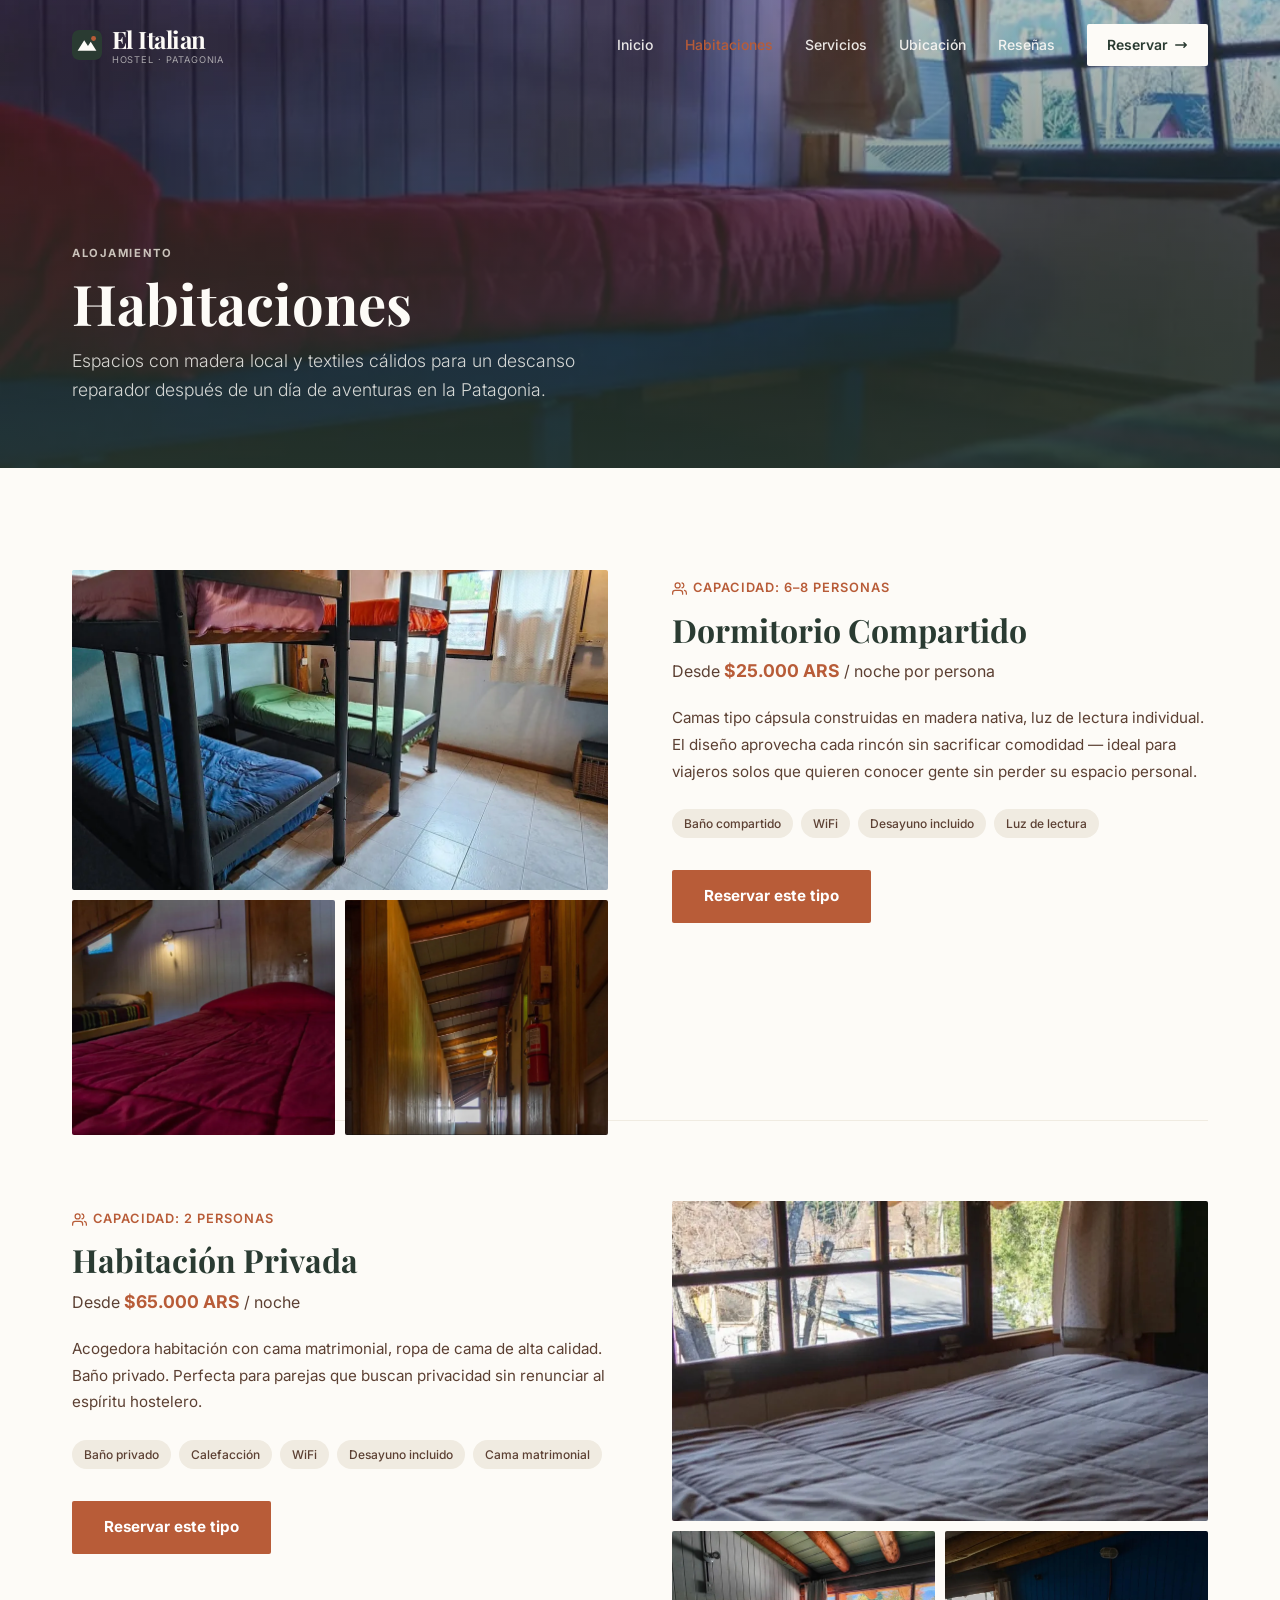
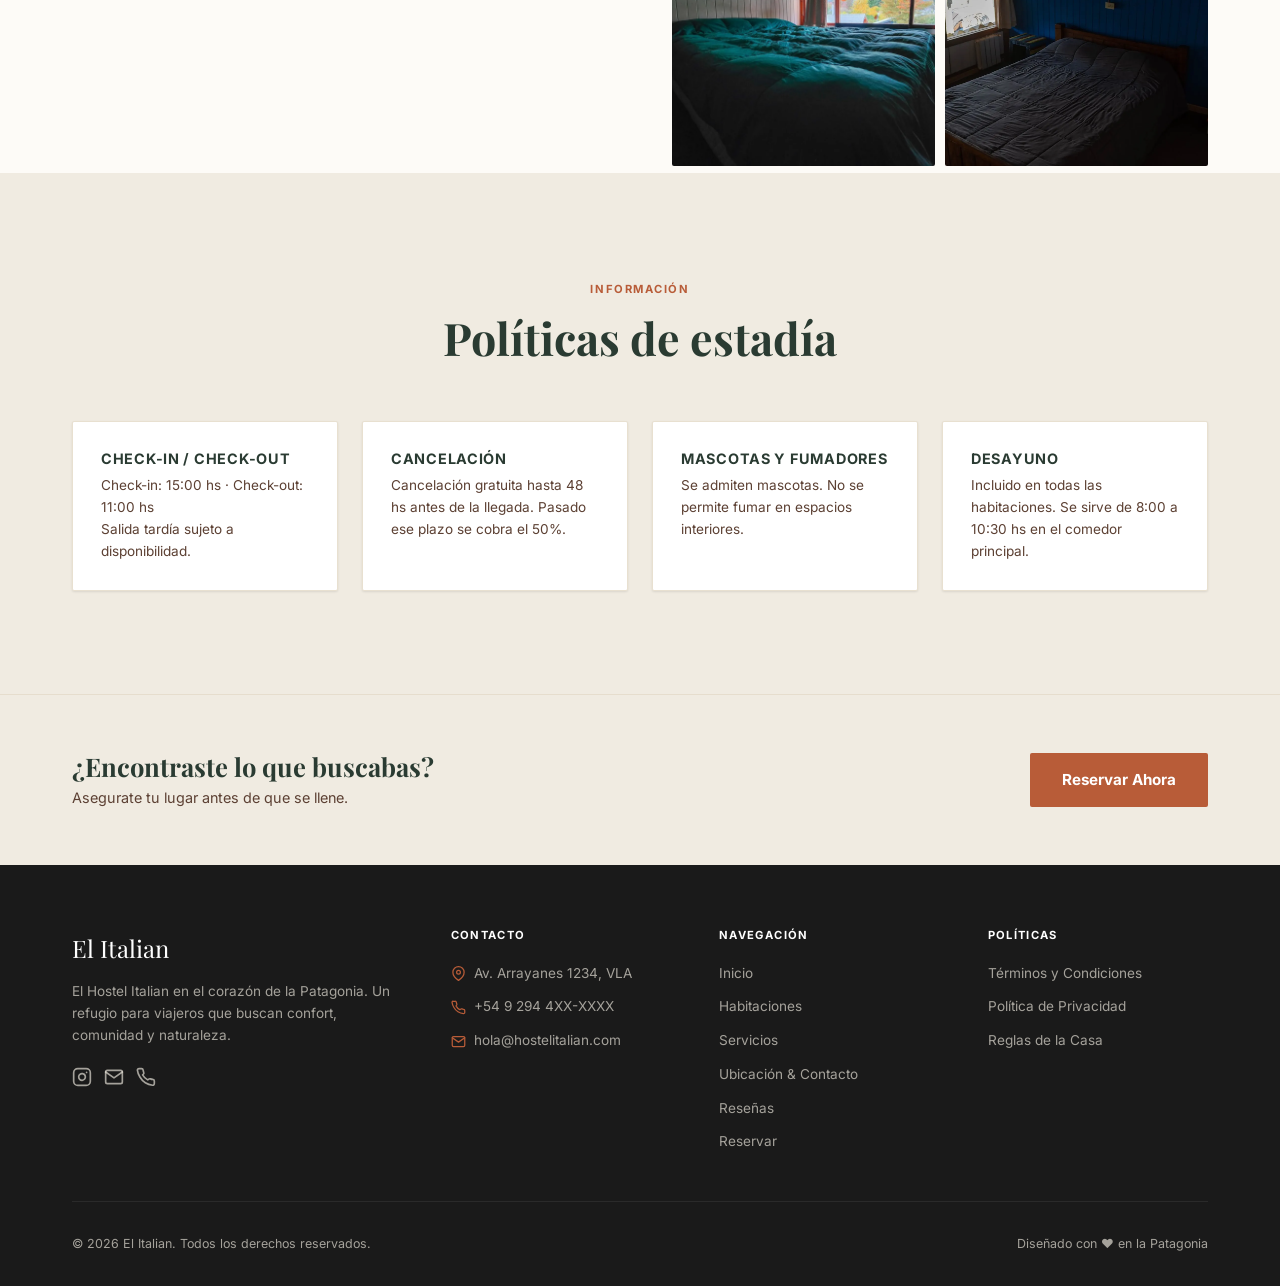
==== commit 14df6eac: "cambios nuevos en las paginas" ====
--- a/page/habitaciones.html
+++ b/page/habitaciones.html
@@ -186,7 +186,7 @@
               <p class="room-detail__desc">
                 Acogedora habitación con cama matrimonial, ropa de cama de alta
                 calidad. Baño privado. Perfecta para parejas que buscan
-                privacidad sin renunciar al espíritu de hostel.
+                privacidad sin renunciar al espíritu hostelero.
               </p>
               <ul class="room-detail__amenities">
                 <li class="rooms__tag">Baño privado</li>
@@ -214,7 +214,7 @@
             <div class="policies__item">
               <h4>Check-in / Check-out</h4>
               <p>
-                Check-in: 15:00 hs · Check-out: 11:00 hs<br />Late check-out
+                Check-in: 15:00 hs · Check-out: 11:00 hs<br />Salida tardía
                 sujeto a disponibilidad.
               </p>
             </div>
@@ -228,7 +228,7 @@
             <div class="policies__item">
               <h4>Mascotas y fumadores</h4>
               <p>
-                Se admiten mascotas. El hostel NO permite fumar en espacios
+                Se admiten mascotas. No se permite fumar en espacios
                 interiores.
               </p>
             </div>
--- a/css/main.css
+++ b/css/main.css
@@ -301,7 +301,7 @@
   height: 14px;
 }
 .hero__title {
-  font-size: clamp(2.5rem, 7vw, 5rem);
+  font-size: clamp(2rem, 5vw, 3.5rem);
   font-weight: 700;
   line-height: 1.1;
   color: #FDFBF7;
@@ -410,6 +410,137 @@
 .section-header--light .section-header__desc {
   color: rgba(240, 235, 225, 0.75);
 }
+
+/* ── Highlights (home) ─────────────────────────────────── */
+.highlights {
+  padding-block: 2.5rem;
+  background: #2A3B32;
+}
+.highlights__grid {
+  display: grid;
+  grid-template-columns: repeat(4, 1fr);
+  gap: 2rem;
+}
+@media (max-width: 768px) {
+  .highlights__grid { grid-template-columns: repeat(2, 1fr); gap: 1.5rem; }
+}
+.highlights__item {
+  display: flex;
+  flex-direction: column;
+  align-items: center;
+  text-align: center;
+  gap: 0.6rem;
+  color: #FDFBF7;
+}
+.highlights__icon {
+  width: 44px;
+  height: 44px;
+  background: rgba(253, 251, 247, 0.1);
+  border-radius: 50%;
+  display: flex;
+  align-items: center;
+  justify-content: center;
+  color: #F0C58A;
+}
+.highlights__icon svg { width: 20px; height: 20px; }
+.highlights__name {
+  font-size: 0.875rem;
+  font-weight: 600;
+}
+.highlights__desc {
+  font-size: 0.75rem;
+  opacity: 0.65;
+  line-height: 1.4;
+}
+
+/* ── Home Rooms ─────────────────────────────────────────── */
+.home-rooms {
+  padding-block: clamp(4rem, 8vw, 6rem);
+  background: #FDFBF7;
+}
+.home-rooms__grid {
+  display: grid;
+  grid-template-columns: repeat(2, 1fr);
+  gap: 1.5rem;
+  margin-top: 2.5rem;
+}
+@media (max-width: 640px) {
+  .home-rooms__grid { grid-template-columns: 1fr; }
+}
+.home-rooms__card {
+  background: #FFFFFF;
+  border: 1px solid #F0EBE1;
+  border-radius: 2px;
+  overflow: hidden;
+  display: flex;
+  flex-direction: column;
+}
+.home-rooms__img {
+  width: 100%;
+  height: 220px;
+  object-fit: cover;
+  display: block;
+}
+.home-rooms__body {
+  padding: 1.5rem;
+  display: flex;
+  flex-direction: column;
+  flex: 1;
+}
+.home-rooms__type {
+  font-size: 0.68rem;
+  font-weight: 700;
+  letter-spacing: 0.1em;
+  text-transform: uppercase;
+  color: #B85C38;
+  margin-bottom: 0.3rem;
+}
+.home-rooms__name {
+  font-family: "Playfair Display", Georgia, serif;
+  font-size: 1.25rem;
+  color: #2A3B32;
+  margin-bottom: 0.4rem;
+}
+.home-rooms__price {
+  font-size: 0.875rem;
+  color: #5C4033;
+  margin-bottom: 1rem;
+}
+.home-rooms__tags {
+  display: flex;
+  flex-wrap: wrap;
+  gap: 0.4rem;
+  margin-bottom: 1.25rem;
+  flex: 1;
+}
+.home-rooms__cta {
+  display: block;
+  background: #2A3B32;
+  color: #FDFBF7;
+  font-size: 0.875rem;
+  font-weight: 600;
+  padding: 0.75rem 1.25rem;
+  border-radius: 2px;
+  text-align: center;
+  transition: background 0.25s ease;
+}
+.home-rooms__cta:hover { background: #B85C38; }
+
+/* ── Home Reviews ───────────────────────────────────────── */
+.home-reviews {
+  padding-block: clamp(4rem, 8vw, 6rem);
+  background: #F0EBE1;
+}
+.home-reviews__more {
+  display: block;
+  text-align: center;
+  margin-top: 2rem;
+  font-size: 0.875rem;
+  font-weight: 600;
+  color: #B85C38;
+  transition: opacity 0.2s;
+}
+.home-reviews__more:hover { opacity: 0.75; }
 
 .gallery {
   padding-block: clamp(4rem, 8vw, 7rem);
@@ -1014,6 +1145,7 @@
   display: grid;
   grid-template-columns: repeat(3, 1fr);
   gap: 1.5rem;
+  align-items: start;
 }
 @media (max-width: 1024px) {
   .reviews__grid {
@@ -1587,7 +1719,7 @@
   display: flex;
   align-items: center;
   justify-content: center;
-  margin-bottom: 3rem;
+  margin-bottom: 1.5rem;
   gap: 0;
 }
 .wizard__step {
@@ -1600,17 +1732,17 @@
 .wizard__step:not(:last-child)::after {
   content: "";
   position: absolute;
-  top: 18px;
-  left: calc(50% + 18px);
-  width: calc(100% - 36px);
+  top: 14px;
+  left: calc(50% + 14px);
+  width: calc(100% - 28px);
   height: 2px;
   background: #F0EBE1;
   border: 1px solid rgb(219.6, 207.8, 184.2);
 }
 @media (max-width: 480px) {
   .wizard__step:not(:last-child)::after {
-    width: calc(100% - 28px);
-    left: calc(50% + 14px);
+    width: calc(100% - 22px);
+    left: calc(50% + 11px);
   }
 }
 .wizard__step--active:not(:last-child)::after, .wizard__step--done:not(:last-child)::after {
@@ -1618,13 +1750,13 @@
   border-color: #B85C38;
 }
 .wizard__step-num {
-  width: 36px;
-  height: 36px;
+  width: 28px;
+  height: 28px;
   border-radius: 50%;
   display: flex;
   align-items: center;
   justify-content: center;
-  font-size: 0.85rem;
+  font-size: 0.75rem;
   font-weight: 700;
   background: #FFFFFF;
   border: 2px solid rgb(219.6, 207.8, 184.2);
@@ -1667,6 +1799,10 @@
 }
 .wizard__panel.active {
   display: block;
+}
+#reservation-wizard {
+  max-width: 680px;
+  margin-inline: auto;
 }
 .wizard__nav {
   display: flex;
@@ -1779,18 +1915,18 @@
   background: #FFFFFF;
   border: 1px solid #F0EBE1;
   border-radius: 2px;
-  padding: 1.5rem;
-  margin-bottom: 1.5rem;
+  padding: 1rem;
+  margin-bottom: 1rem;
 }
 .cal__header {
   display: flex;
   align-items: center;
   justify-content: space-between;
-  margin-bottom: 1.25rem;
+  margin-bottom: 0.75rem;
 }
 .cal__month-title {
   font-family: "Playfair Display", Georgia, serif;
-  font-size: 1.05rem;
+  font-size: 0.9rem;
   color: #2A3B32;
   text-transform: capitalize;
 }
@@ -1798,8 +1934,8 @@
   background: none;
   border: 1px solid #F0EBE1;
   border-radius: 2px;
-  width: 32px;
-  height: 32px;
+  width: 26px;
+  height: 26px;
   display: flex;
   align-items: center;
   justify-content: center;
@@ -1818,23 +1954,23 @@
 .cal__grid {
   display: grid;
   grid-template-columns: repeat(7, 1fr);
-  gap: 2px;
+  gap: 1px;
 }
 .cal__dow {
-  font-size: 0.68rem;
+  font-size: 0.6rem;
   font-weight: 700;
   text-transform: uppercase;
   letter-spacing: 0.06em;
   color: #5C4033;
   text-align: center;
-  padding: 0.4rem 0;
+  padding: 0.3rem 0;
 }
 .cal__day {
   aspect-ratio: 1;
   display: flex;
   align-items: center;
   justify-content: center;
-  font-size: 0.85rem;
+  font-size: 0.75rem;
   color: #1A1A1A;
   border-radius: 2px;
   cursor: pointer;
@@ -1887,20 +2023,20 @@
 }
 .cal__legend {
   display: flex;
-  gap: 1.25rem;
-  margin-top: 1rem;
+  gap: 0.75rem;
+  margin-top: 0.6rem;
   flex-wrap: wrap;
 }
 .cal__legend-item {
   display: flex;
   align-items: center;
-  gap: 0.4rem;
-  font-size: 0.75rem;
+  gap: 0.3rem;
+  font-size: 0.65rem;
   color: #5C4033;
 }
 .cal__legend-dot {
-  width: 14px;
-  height: 14px;
+  width: 10px;
+  height: 10px;
   border-radius: 2px;
 }
 .cal__legend-dot--selected {
